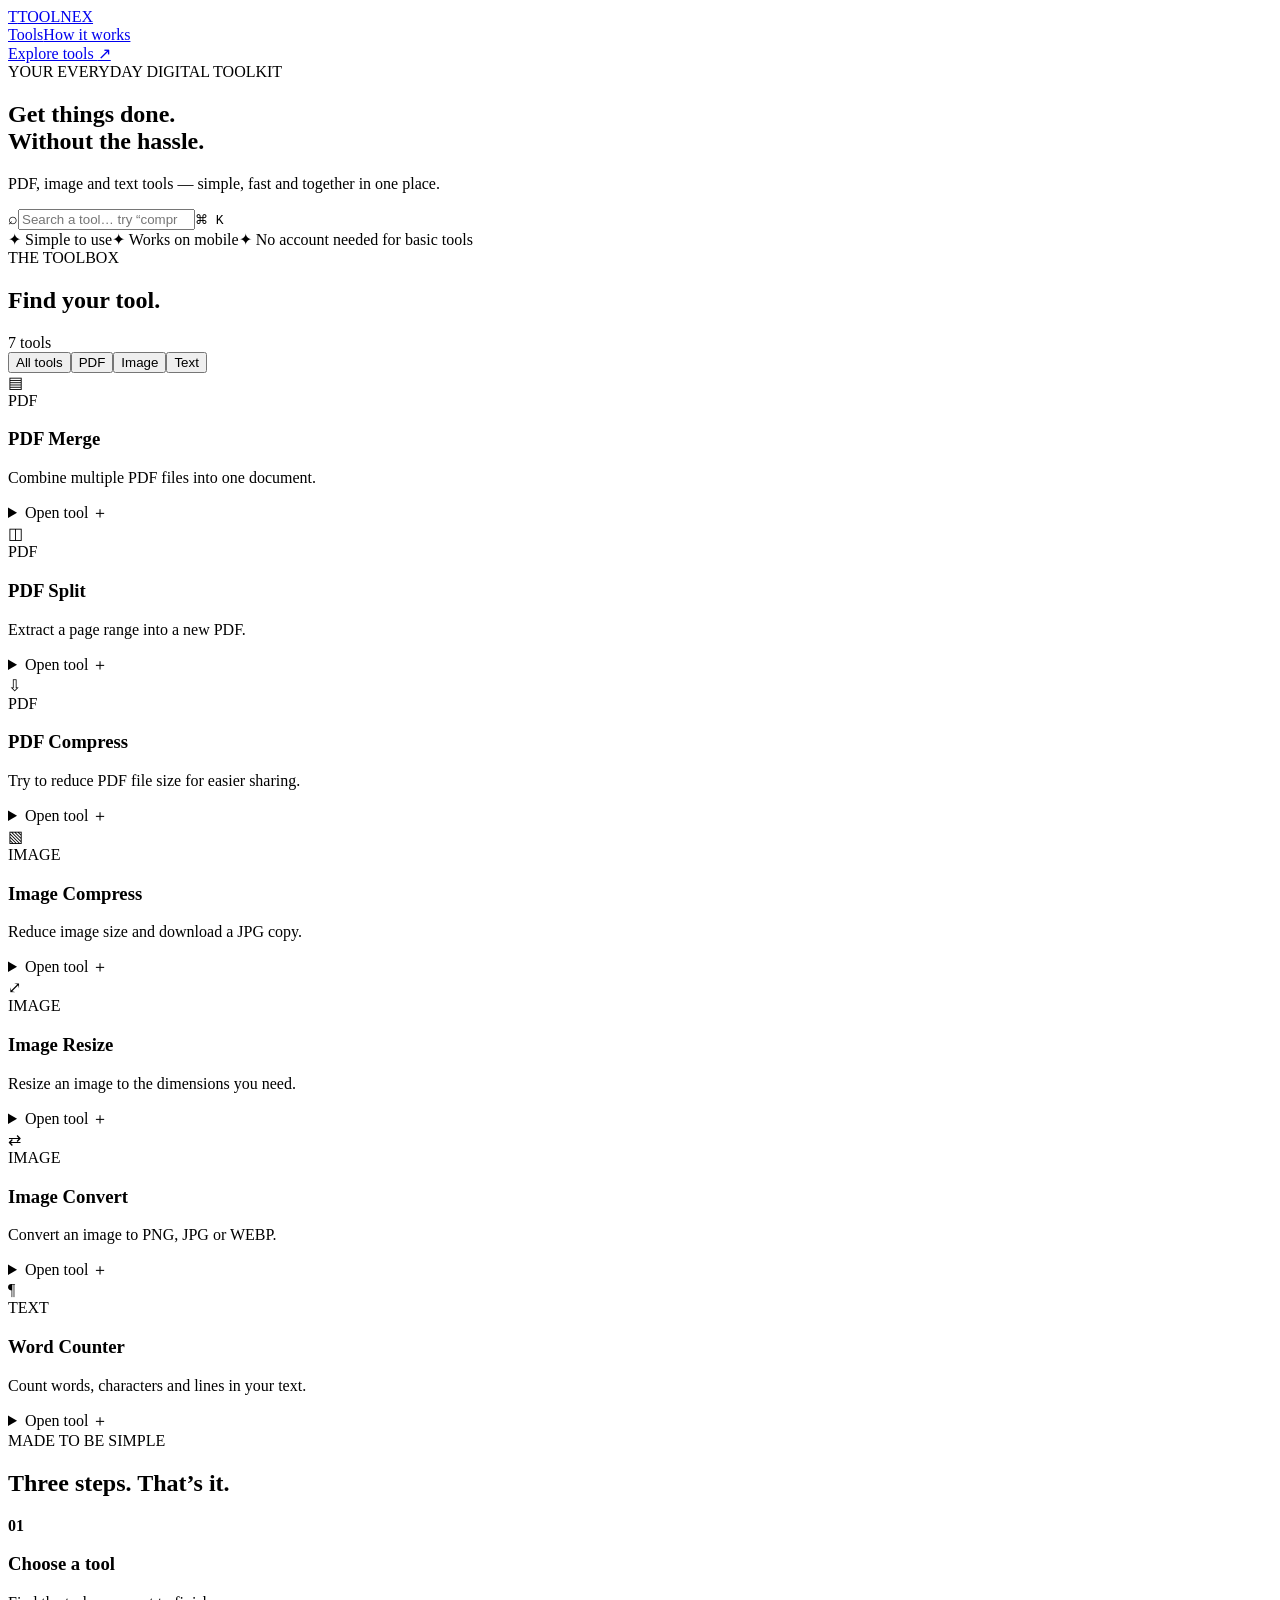
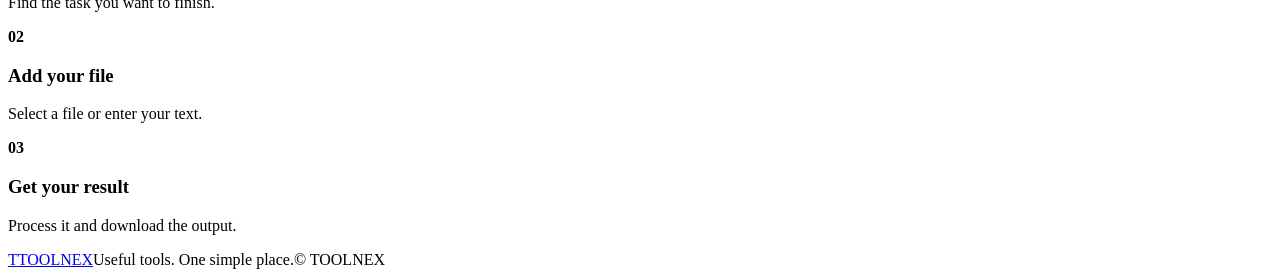
==== frontend/index.html @ 27d97af0 "Add TOOLNEX frontend/index.html" ====
<!doctype html>
<html lang="en">
<head>
  <meta charset="utf-8">
  <meta name="viewport" content="width=device-width, initial-scale=1">
  <meta name="theme-color" content="#09090f">
  <meta name="description" content="TOOLNEX — useful PDF, image and text tools in one place.">
  <title>TOOLNEX — One Platform. Hundreds of Tools.</title>
  <link rel="preconnect" href="https://fonts.googleapis.com">
  <link rel="preconnect" href="https://fonts.gstatic.com" crossorigin>
  <link href="https://fonts.googleapis.com/css2?family=DM+Sans:wght@400;500;600;700;800&family=Space+Grotesk:wght@500;600;700&display=swap" rel="stylesheet">
  <link rel="stylesheet" href="./style.css">
</head>
<body>
  <div class="ambient ambient-one"></div><div class="ambient ambient-two"></div>
  <header class="topbar">
    <a class="brand" href="#"><span class="brand-mark">T</span><span>TOOL<span class="brand-accent">NEX</span></span></a>
    <nav><a href="#tools">Tools</a><a href="#how">How it works</a></nav>
    <a class="top-cta" href="#tools">Explore tools <span>↗</span></a>
  </header>

  <main>
    <section class="hero">
      <div class="eyebrow"><span class="pulse"></span> YOUR EVERYDAY DIGITAL TOOLKIT</div>
      <h1>Get things done.<br><span class="gradient-text">Without the hassle.</span></h1>
      <p class="hero-copy">PDF, image and text tools — simple, fast and together in one place.</p>
      <label class="search-wrap"><span>⌕</span><input id="toolSearch" type="search" placeholder="Search a tool… try “compress PDF”"><kbd>⌘ K</kbd></label>
      <div class="hero-meta"><span>✦ Simple to use</span><span>✦ Works on mobile</span><span>✦ No account needed for basic tools</span></div>
      <div class="orb-wrap" aria-hidden="true"><div class="orb"><div class="orb-core"></div></div></div>
    </section>

    <section class="tools-section" id="tools">
      <div class="section-heading"><div><div class="eyebrow">THE TOOLBOX</div><h2>Find your <span class="gradient-text">tool.</span></h2></div><span class="tool-count" id="toolCount">7 tools</span></div>
      <div class="category-row"><button class="filter active" data-filter="all">All tools</button><button class="filter" data-filter="PDF">PDF</button><button class="filter" data-filter="Image">Image</button><button class="filter" data-filter="Text">Text</button></div>

      <div class="tool-grid" id="toolGrid">
        <article class="tool-card" data-category="PDF" data-search="pdf merge combine join">
          <div class="tool-icon purple">▤</div><div class="tool-tag">PDF</div><h3>PDF Merge</h3><p>Combine multiple PDF files into one document.</p>
          <details class="tool-panel"><summary>Open tool <span>＋</span></summary><form data-endpoint="/api/pdf/merge" data-file="files" data-multiple="true"><label class="file-label">Choose 2–10 PDF files<input type="file" name="files" accept="application/pdf,.pdf" multiple required></label><button class="action-btn">Merge PDFs <span>→</span></button></form></details>
        </article>

        <article class="tool-card" data-category="PDF" data-search="pdf split extract pages">
          <div class="tool-icon purple">◫</div><div class="tool-tag">PDF</div><h3>PDF Split</h3><p>Extract a page range into a new PDF.</p>
          <details class="tool-panel"><summary>Open tool <span>＋</span></summary><form data-endpoint="/api/pdf/split"><label class="file-label">Choose PDF<input type="file" name="file" accept="application/pdf,.pdf" required></label><div class="two-fields"><label>From page<input type="number" name="start_page" value="1" min="1" required></label><label>To page<input type="number" name="end_page" value="1" min="1" required></label></div><button class="action-btn">Split PDF <span>→</span></button></form></details>
        </article>

        <article class="tool-card" data-category="PDF" data-search="pdf compress reduce size">
          <div class="tool-icon purple">⇩</div><div class="tool-tag">PDF</div><h3>PDF Compress</h3><p>Try to reduce PDF file size for easier sharing.</p>
          <details class="tool-panel"><summary>Open tool <span>＋</span></summary><form data-endpoint="/api/pdf/compress"><label class="file-label">Choose PDF<input type="file" name="file" accept="application/pdf,.pdf" required></label><button class="action-btn">Compress PDF <span>→</span></button></form></details>
        </article>

        <article class="tool-card" data-category="Image" data-search="image compress photo jpg reduce size">
          <div class="tool-icon pink">▧</div><div class="tool-tag">IMAGE</div><h3>Image Compress</h3><p>Reduce image size and download a JPG copy.</p>
          <details class="tool-panel"><summary>Open tool <span>＋</span></summary><form data-endpoint="/api/image/compress"><label class="file-label">Choose image<input type="file" name="file" accept="image/*" required></label><label>Quality <input type="range" name="quality" min="20" max="95" value="75"></label><button class="action-btn">Compress image <span>→</span></button></form></details>
        </article>

        <article class="tool-card" data-category="Image" data-search="image resize dimensions photo">
          <div class="tool-icon pink">⤢</div><div class="tool-tag">IMAGE</div><h3>Image Resize</h3><p>Resize an image to the dimensions you need.</p>
          <details class="tool-panel"><summary>Open tool <span>＋</span></summary><form data-endpoint="/api/image/resize"><label class="file-label">Choose image<input type="file" name="file" accept="image/*" required></label><div class="two-fields"><label>Width<input type="number" name="width" value="800" min="1" max="6000" required></label><label>Height<input type="number" name="height" value="800" min="1" max="6000" required></label></div><button class="action-btn">Resize image <span>→</span></button></form></details>
        </article>

        <article class="tool-card" data-category="Image" data-search="image convert png jpg webp format">
          <div class="tool-icon pink">⇄</div><div class="tool-tag">IMAGE</div><h3>Image Convert</h3><p>Convert an image to PNG, JPG or WEBP.</p>
          <details class="tool-panel"><summary>Open tool <span>＋</span></summary><form data-endpoint="/api/image/convert"><label class="file-label">Choose image<input type="file" name="file" accept="image/*" required></label><label>Output format<select name="format"><option value="png">PNG</option><option value="jpg">JPG</option><option value="webp">WEBP</option></select></label><button class="action-btn">Convert image <span>→</span></button></form></details>
        </article>

        <article class="tool-card" data-category="Text" data-search="word counter character count text">
          <div class="tool-icon blue">¶</div><div class="tool-tag">TEXT</div><h3>Word Counter</h3><p>Count words, characters and lines in your text.</p>
          <details class="tool-panel"><summary>Open tool <span>＋</span></summary><form data-endpoint="/api/text/word-count" data-json="true"><label>Your text<textarea name="text" rows="4" maxlength="200000" placeholder="Paste or type your text…" required></textarea></label><button class="action-btn">Count words <span>→</span></button><div class="inline-result" aria-live="polite"></div></form></details>
        </article>
      </div>
      <p class="no-results" id="noResults" hidden>No matching tools. Try another search.</p>
    </section>

    <section class="how-section" id="how"><div class="eyebrow">MADE TO BE SIMPLE</div><h2>Three steps. <span class="gradient-text">That’s it.</span></h2><div class="steps"><div><b>01</b><h3>Choose a tool</h3><p>Find the task you want to finish.</p></div><div><b>02</b><h3>Add your file</h3><p>Select a file or enter your text.</p></div><div><b>03</b><h3>Get your result</h3><p>Process it and download the output.</p></div></div></section>
  </main>
  <footer><a class="brand" href="#"><span class="brand-mark">T</span><span>TOOL<span class="brand-accent">NEX</span></span></a><span>Useful tools. One simple place.</span><span>© <span id="year"></span> TOOLNEX</span></footer>
  <div class="toast" id="toast" role="status" aria-live="polite"></div>
  <script src="./script.js"></script>
</body>
</html>
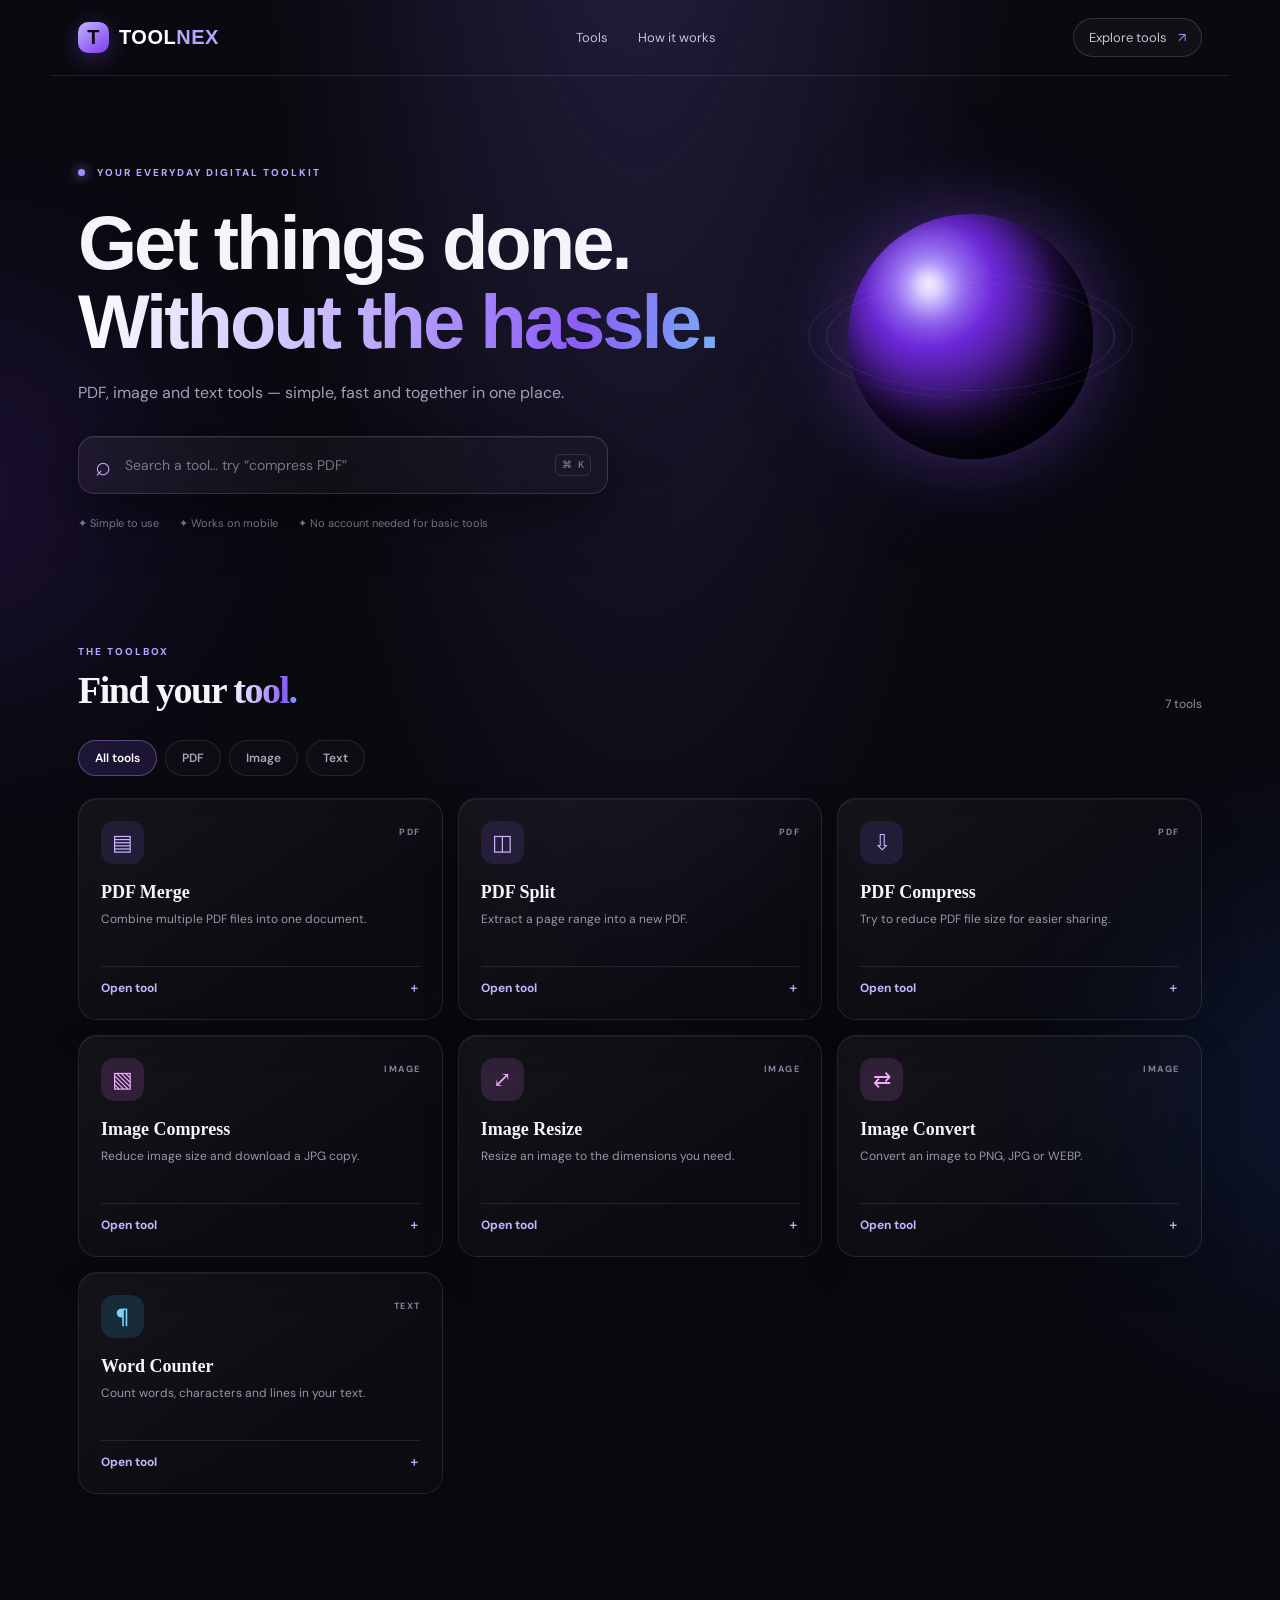
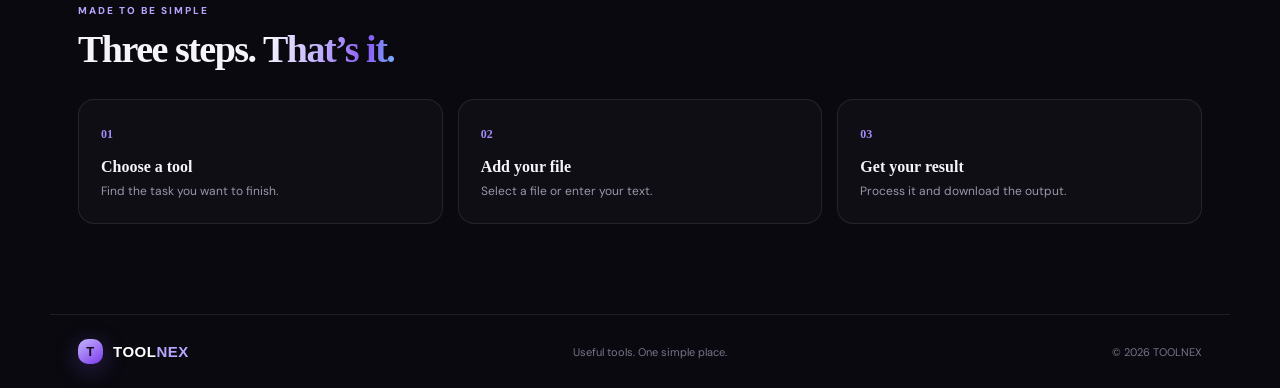
==== commit 13ff5b13: "Connect TOOLNEX frontend to Render API" ====
--- a/frontend/index.html
+++ b/frontend/index.html
@@ -18,7 +18,6 @@
     <nav><a href="#tools">Tools</a><a href="#how">How it works</a></nav>
     <a class="top-cta" href="#tools">Explore tools <span>↗</span></a>
   </header>
-
   <main>
     <section class="hero">
       <div class="eyebrow"><span class="pulse"></span> YOUR EVERYDAY DIGITAL TOOLKIT</div>
@@ -28,54 +27,25 @@
       <div class="hero-meta"><span>✦ Simple to use</span><span>✦ Works on mobile</span><span>✦ No account needed for basic tools</span></div>
       <div class="orb-wrap" aria-hidden="true"><div class="orb"><div class="orb-core"></div></div></div>
     </section>
-
     <section class="tools-section" id="tools">
       <div class="section-heading"><div><div class="eyebrow">THE TOOLBOX</div><h2>Find your <span class="gradient-text">tool.</span></h2></div><span class="tool-count" id="toolCount">7 tools</span></div>
       <div class="category-row"><button class="filter active" data-filter="all">All tools</button><button class="filter" data-filter="PDF">PDF</button><button class="filter" data-filter="Image">Image</button><button class="filter" data-filter="Text">Text</button></div>
-
       <div class="tool-grid" id="toolGrid">
-        <article class="tool-card" data-category="PDF" data-search="pdf merge combine join">
-          <div class="tool-icon purple">▤</div><div class="tool-tag">PDF</div><h3>PDF Merge</h3><p>Combine multiple PDF files into one document.</p>
-          <details class="tool-panel"><summary>Open tool <span>＋</span></summary><form data-endpoint="/api/pdf/merge" data-file="files" data-multiple="true"><label class="file-label">Choose 2–10 PDF files<input type="file" name="files" accept="application/pdf,.pdf" multiple required></label><button class="action-btn">Merge PDFs <span>→</span></button></form></details>
-        </article>
-
-        <article class="tool-card" data-category="PDF" data-search="pdf split extract pages">
-          <div class="tool-icon purple">◫</div><div class="tool-tag">PDF</div><h3>PDF Split</h3><p>Extract a page range into a new PDF.</p>
-          <details class="tool-panel"><summary>Open tool <span>＋</span></summary><form data-endpoint="/api/pdf/split"><label class="file-label">Choose PDF<input type="file" name="file" accept="application/pdf,.pdf" required></label><div class="two-fields"><label>From page<input type="number" name="start_page" value="1" min="1" required></label><label>To page<input type="number" name="end_page" value="1" min="1" required></label></div><button class="action-btn">Split PDF <span>→</span></button></form></details>
-        </article>
-
-        <article class="tool-card" data-category="PDF" data-search="pdf compress reduce size">
-          <div class="tool-icon purple">⇩</div><div class="tool-tag">PDF</div><h3>PDF Compress</h3><p>Try to reduce PDF file size for easier sharing.</p>
-          <details class="tool-panel"><summary>Open tool <span>＋</span></summary><form data-endpoint="/api/pdf/compress"><label class="file-label">Choose PDF<input type="file" name="file" accept="application/pdf,.pdf" required></label><button class="action-btn">Compress PDF <span>→</span></button></form></details>
-        </article>
-
-        <article class="tool-card" data-category="Image" data-search="image compress photo jpg reduce size">
-          <div class="tool-icon pink">▧</div><div class="tool-tag">IMAGE</div><h3>Image Compress</h3><p>Reduce image size and download a JPG copy.</p>
-          <details class="tool-panel"><summary>Open tool <span>＋</span></summary><form data-endpoint="/api/image/compress"><label class="file-label">Choose image<input type="file" name="file" accept="image/*" required></label><label>Quality <input type="range" name="quality" min="20" max="95" value="75"></label><button class="action-btn">Compress image <span>→</span></button></form></details>
-        </article>
-
-        <article class="tool-card" data-category="Image" data-search="image resize dimensions photo">
-          <div class="tool-icon pink">⤢</div><div class="tool-tag">IMAGE</div><h3>Image Resize</h3><p>Resize an image to the dimensions you need.</p>
-          <details class="tool-panel"><summary>Open tool <span>＋</span></summary><form data-endpoint="/api/image/resize"><label class="file-label">Choose image<input type="file" name="file" accept="image/*" required></label><div class="two-fields"><label>Width<input type="number" name="width" value="800" min="1" max="6000" required></label><label>Height<input type="number" name="height" value="800" min="1" max="6000" required></label></div><button class="action-btn">Resize image <span>→</span></button></form></details>
-        </article>
-
-        <article class="tool-card" data-category="Image" data-search="image convert png jpg webp format">
-          <div class="tool-icon pink">⇄</div><div class="tool-tag">IMAGE</div><h3>Image Convert</h3><p>Convert an image to PNG, JPG or WEBP.</p>
-          <details class="tool-panel"><summary>Open tool <span>＋</span></summary><form data-endpoint="/api/image/convert"><label class="file-label">Choose image<input type="file" name="file" accept="image/*" required></label><label>Output format<select name="format"><option value="png">PNG</option><option value="jpg">JPG</option><option value="webp">WEBP</option></select></label><button class="action-btn">Convert image <span>→</span></button></form></details>
-        </article>
-
-        <article class="tool-card" data-category="Text" data-search="word counter character count text">
-          <div class="tool-icon blue">¶</div><div class="tool-tag">TEXT</div><h3>Word Counter</h3><p>Count words, characters and lines in your text.</p>
-          <details class="tool-panel"><summary>Open tool <span>＋</span></summary><form data-endpoint="/api/text/word-count" data-json="true"><label>Your text<textarea name="text" rows="4" maxlength="200000" placeholder="Paste or type your text…" required></textarea></label><button class="action-btn">Count words <span>→</span></button><div class="inline-result" aria-live="polite"></div></form></details>
-        </article>
+        <article class="tool-card" data-category="PDF" data-search="pdf merge combine join"><div class="tool-icon purple">▤</div><div class="tool-tag">PDF</div><h3>PDF Merge</h3><p>Combine multiple PDF files into one document.</p><details class="tool-panel"><summary>Open tool <span>＋</span></summary><form data-endpoint="/api/pdf/merge"><label class="file-label">Choose 2–10 PDF files<input type="file" name="files" accept="application/pdf,.pdf" multiple required></label><button class="action-btn">Merge PDFs <span>→</span></button></form></details></article>
+        <article class="tool-card" data-category="PDF" data-search="pdf split extract pages"><div class="tool-icon purple">◫</div><div class="tool-tag">PDF</div><h3>PDF Split</h3><p>Extract a page range into a new PDF.</p><details class="tool-panel"><summary>Open tool <span>＋</span></summary><form data-endpoint="/api/pdf/split"><label class="file-label">Choose PDF<input type="file" name="file" accept="application/pdf,.pdf" required></label><div class="two-fields"><label>From page<input type="number" name="start_page" value="1" min="1" required></label><label>To page<input type="number" name="end_page" value="1" min="1" required></label></div><button class="action-btn">Split PDF <span>→</span></button></form></details></article>
+        <article class="tool-card" data-category="PDF" data-search="pdf compress reduce size"><div class="tool-icon purple">⇩</div><div class="tool-tag">PDF</div><h3>PDF Compress</h3><p>Try to reduce PDF file size for easier sharing.</p><details class="tool-panel"><summary>Open tool <span>＋</span></summary><form data-endpoint="/api/pdf/compress"><label class="file-label">Choose PDF<input type="file" name="file" accept="application/pdf,.pdf" required></label><button class="action-btn">Compress PDF <span>→</span></button></form></details></article>
+        <article class="tool-card" data-category="Image" data-search="image compress photo jpg reduce size"><div class="tool-icon pink">▧</div><div class="tool-tag">IMAGE</div><h3>Image Compress</h3><p>Reduce image size and download a JPG copy.</p><details class="tool-panel"><summary>Open tool <span>＋</span></summary><form data-endpoint="/api/image/compress"><label class="file-label">Choose image<input type="file" name="file" accept="image/*" required></label><label>Quality <input type="range" name="quality" min="20" max="95" value="75"></label><button class="action-btn">Compress image <span>→</span></button></form></details></article>
+        <article class="tool-card" data-category="Image" data-search="image resize dimensions photo"><div class="tool-icon pink">⤢</div><div class="tool-tag">IMAGE</div><h3>Image Resize</h3><p>Resize an image to the dimensions you need.</p><details class="tool-panel"><summary>Open tool <span>＋</span></summary><form data-endpoint="/api/image/resize"><label class="file-label">Choose image<input type="file" name="file" accept="image/*" required></label><div class="two-fields"><label>Width<input type="number" name="width" value="800" min="1" max="6000" required></label><label>Height<input type="number" name="height" value="800" min="1" max="6000" required></label></div><button class="action-btn">Resize image <span>→</span></button></form></details></article>
+        <article class="tool-card" data-category="Image" data-search="image convert png jpg webp format"><div class="tool-icon pink">⇄</div><div class="tool-tag">IMAGE</div><h3>Image Convert</h3><p>Convert an image to PNG, JPG or WEBP.</p><details class="tool-panel"><summary>Open tool <span>＋</span></summary><form data-endpoint="/api/image/convert"><label class="file-label">Choose image<input type="file" name="file" accept="image/*" required></label><label>Output format<select name="format"><option value="png">PNG</option><option value="jpg">JPG</option><option value="webp">WEBP</option></select></label><button class="action-btn">Convert image <span>→</span></button></form></details></article>
+        <article class="tool-card" data-category="Text" data-search="word counter character count text"><div class="tool-icon blue">¶</div><div class="tool-tag">TEXT</div><h3>Word Counter</h3><p>Count words, characters and lines in your text.</p><details class="tool-panel"><summary>Open tool <span>＋</span></summary><form data-endpoint="/api/text/word-count" data-json="true"><label>Your text<textarea name="text" rows="4" maxlength="200000" placeholder="Paste or type your text…" required></textarea></label><button class="action-btn">Count words <span>→</span></button><div class="inline-result" aria-live="polite"></div></form></details></article>
       </div>
       <p class="no-results" id="noResults" hidden>No matching tools. Try another search.</p>
     </section>
-
     <section class="how-section" id="how"><div class="eyebrow">MADE TO BE SIMPLE</div><h2>Three steps. <span class="gradient-text">That’s it.</span></h2><div class="steps"><div><b>01</b><h3>Choose a tool</h3><p>Find the task you want to finish.</p></div><div><b>02</b><h3>Add your file</h3><p>Select a file or enter your text.</p></div><div><b>03</b><h3>Get your result</h3><p>Process it and download the output.</p></div></div></section>
   </main>
   <footer><a class="brand" href="#"><span class="brand-mark">T</span><span>TOOL<span class="brand-accent">NEX</span></span></a><span>Useful tools. One simple place.</span><span>© <span id="year"></span> TOOLNEX</span></footer>
   <div class="toast" id="toast" role="status" aria-live="polite"></div>
+  <script>window.TOOLNEX_API_BASE = "https://myapp-f2xz.onrender.com";</script>
   <script src="./script.js"></script>
 </body>
-</html>
+</html>
--- a/frontend/style.css
+++ b/frontend/style.css
@@ -0,0 +1 @@
+:root{color-scheme:dark;--bg:#09090f;--panel:#11111b;--line:rgba(255,255,255,.09);--muted:#a2a2b4;--text:#f5f4fb;--purple:#a78bfa;--pink:#f0abfc;--blue:#7dd3fc}*{box-sizing:border-box}html{scroll-behavior:smooth}body{margin:0;background:radial-gradient(ellipse at 50% -20%,#272044 0,transparent 43%),var(--bg);color:var(--text);font-family:"DM Sans",sans-serif;overflow-x:hidden}.ambient{position:absolute;width:380px;height:380px;border-radius:50%;filter:blur(110px);opacity:.16;pointer-events:none}.ambient-one{top:300px;left:-230px;background:#7c3aed}.ambient-two{top:900px;right:-250px;background:#2563eb}.topbar{height:76px;max-width:1180px;margin:auto;padding:0 28px;display:flex;align-items:center;justify-content:space-between;border-bottom:1px solid var(--line);position:relative;z-index:2}.brand{display:flex;align-items:center;gap:10px;color:white;text-decoration:none;font:700 20px "Space Grotesk",sans-serif;letter-spacing:.5px}.brand-mark{width:31px;height:31px;display:grid;place-items:center;border-radius:10px;background:linear-gradient(145deg,#c4b5fd,#7c3aed);color:#100b20;box-shadow:0 5px 24px #8b5cf655}.brand-accent{color:#b9a5ff}.topbar nav{display:flex;gap:30px}.topbar nav a,.top-cta{font-size:13px;color:#c6c3d4;text-decoration:none}.topbar nav a:hover{color:white}.top-cta{border:1px solid #ffffff24;border-radius:30px;padding:10px 15px;background:#ffffff08}.top-cta span{color:var(--purple);margin-left:8px}.hero{max-width:1180px;margin:auto;min-height:500px;padding:90px 28px 80px;position:relative;overflow:hidden}.eyebrow{font-size:10px;letter-spacing:2px;font-weight:800;color:#b9a5ff}.pulse{display:inline-block;width:7px;height:7px;border-radius:50%;background:#a78bfa;box-shadow:0 0 12px #a78bfa;margin-right:8px}.hero h1{font:700 clamp(42px,7vw,76px)/1.04 "Space Grotesk",sans-serif;letter-spacing:-3px;margin:24px 0 18px;max-width:700px}.gradient-text{background:linear-gradient(100deg,#fff 0%,#c4b5fd 42%,#8b5cf6 78%,#67e8f9 115%);-webkit-background-clip:text;background-clip:text;color:transparent}.hero-copy{font-size:16px;color:var(--muted);max-width:520px;line-height:1.7}.search-wrap{display:flex;align-items:center;gap:12px;max-width:530px;margin-top:30px;padding:0 16px;height:58px;border:1px solid #ffffff20;border-radius:16px;background:linear-gradient(120deg,#ffffff0d,#ffffff04);box-shadow:0 16px 55px #0008,inset 0 1px #ffffff12;backdrop-filter:blur(18px)}.search-wrap>span{font-size:27px;color:#b9a5ff}.search-wrap input{flex:1;min-width:0;background:none;border:0;outline:0;color:white;font:14px "DM Sans"}.search-wrap input::placeholder{color:#77768a}.search-wrap kbd{font-size:10px;color:#8f8da2;border:1px solid #ffffff20;border-radius:6px;padding:4px 6px}.hero-meta{display:flex;flex-wrap:wrap;gap:20px;margin-top:22px;color:#89879c;font-size:11px}.orb-wrap{position:absolute;width:330px;height:330px;right:8%;top:95px;display:grid;place-items:center;pointer-events:none}.orb{width:245px;height:245px;border-radius:50%;background:radial-gradient(circle at 33% 28%,#e9d5ff 0,#a78bfa 8%,#6d28d9 27%,#241044 57%,#08070f 75%);box-shadow:inset -20px -25px 50px #03020a,0 0 70px #8b5cf655,0 0 140px #7c3aed22;position:relative;animation:float 7s ease-in-out infinite}.orb:before,.orb:after{content:"";position:absolute;inset:-22px;border:1px solid #bda7ff30;border-radius:50%;transform:rotateX(68deg) rotateZ(-22deg)}.orb:after{inset:-40px;transform:rotateX(68deg) rotateZ(40deg);border-color:#67e8f922}.orb-core{position:absolute;width:35px;height:35px;border-radius:50%;background:#fff;filter:blur(12px);top:24%;left:26%;opacity:.8}@keyframes float{50%{transform:translateY(-16px) rotate(7deg)}}.tools-section,.how-section{max-width:1180px;margin:auto;padding:35px 28px 90px;position:relative}.section-heading{display:flex;align-items:end;justify-content:space-between}.section-heading h2,.how-section h2{font:700 38px "Space Grotesk";letter-spacing:-1.5px;margin:10px 0 0}.tool-count{font-size:12px;color:#9290a4}.category-row{display:flex;gap:8px;margin:28px 0 22px;flex-wrap:wrap}.filter{border:1px solid var(--line);background:#ffffff05;color:#aaa8bb;padding:9px 16px;border-radius:30px;font:600 12px "DM Sans";cursor:pointer}.filter.active,.filter:hover{color:white;background:#8b5cf626;border-color:#a78bfa66}.tool-grid{display:grid;grid-template-columns:repeat(3,minmax(0,1fr));gap:15px}.tool-card{position:relative;padding:22px;border:1px solid var(--line);border-radius:19px;background:linear-gradient(145deg,#ffffff0c,#ffffff03 70%);box-shadow:0 15px 40px #0002,inset 0 1px #ffffff0a;backdrop-filter:blur(12px);transition:.25s;min-width:0}.tool-card:hover{transform:translateY(-4px);border-color:#a78bfa55;box-shadow:0 18px 50px #0005,0 0 30px #8b5cf611}.tool-icon{width:43px;height:43px;border-radius:13px;display:grid;place-items:center;font-size:22px;margin-bottom:18px}.tool-icon.purple{background:#8b5cf624;color:#c4b5fd}.tool-icon.pink{background:#e879f924;color:#f0abfc}.tool-icon.blue{background:#38bdf824;color:#7dd3fc}.tool-tag{position:absolute;right:21px;top:27px;font-size:9px;letter-spacing:1.5px;color:#858398;font-weight:800}.tool-card h3{font:600 18px "Space Grotesk";margin:0 0 7px}.tool-card>p{font-size:12px;color:#9997aa;line-height:1.6;min-height:38px;margin:0 0 18px}.tool-panel{border-top:1px solid var(--line);padding-top:13px}.tool-panel summary{list-style:none;display:flex;justify-content:space-between;cursor:pointer;font-size:12px;color:#c4b5fd;font-weight:700}.tool-panel summary::-webkit-details-marker{display:none}.tool-panel form{display:grid;gap:12px;padding-top:15px}.tool-panel label{display:grid;gap:7px;font-size:11px;color:#aaa8bb}.file-label{padding:12px;border:1px dashed #a78bfa66;border-radius:10px;background:#8b5cf60b}.tool-panel input:not([type=file]),.tool-panel select,.tool-panel textarea{width:100%;border:1px solid #ffffff1b;border-radius:9px;background:#0b0a12;color:white;padding:10px;font:12px "DM Sans";min-width:0}.tool-panel input[type=file]{font-size:10px;color:#bcb9cc;max-width:100%}.tool-panel input[type=range]{accent-color:#a78bfa;padding:0}.tool-panel textarea{resize:vertical}.two-fields{display:grid;grid-template-columns:1fr 1fr;gap:9px}.action-btn{border:0;border-radius:10px;padding:12px 14px;background:linear-gradient(100deg,#8b5cf6,#6d4bd1);color:white;font:700 12px "DM Sans";cursor:pointer;box-shadow:0 7px 22px #7c3aed33}.action-btn:disabled{opacity:.55;cursor:wait}.action-btn span{float:right}.inline-result{font-size:12px;color:#c4b5fd;line-height:1.7}.how-section{padding-top:20px}.steps{display:grid;grid-template-columns:repeat(3,1fr);gap:15px;margin-top:28px}.steps>div{padding:22px;border:1px solid var(--line);border-radius:16px;background:#ffffff06}.steps b{font:700 12px "Space Grotesk";color:#a78bfa}.steps h3{font:600 16px "Space Grotesk";margin:15px 0 6px}.steps p{font-size:12px;color:#9997aa;margin:0;line-height:1.6}.no-results{color:var(--muted);font-size:13px;padding:30px 0}footer{max-width:1180px;margin:auto;border-top:1px solid var(--line);padding:24px 28px;display:flex;justify-content:space-between;align-items:center;gap:14px;color:#777589;font-size:11px}footer .brand{font-size:15px}footer .brand-mark{width:25px;height:25px;font-size:13px}.toast{position:fixed;bottom:22px;left:50%;transform:translate(-50%,20px);opacity:0;pointer-events:none;background:#211b31;border:1px solid #a78bfa55;border-radius:12px;padding:12px 18px;font-size:12px;color:white;z-index:10;transition:.25s;max-width:90vw}.toast.show{opacity:1;transform:translate(-50%,0)}@media(max-width:850px){.orb-wrap{right:-90px;opacity:.45}.hero{padding-top:75px}.tool-grid{grid-template-columns:repeat(2,minmax(0,1fr))}}@media(max-width:560px){.topbar{height:64px;padding:0 17px}.topbar nav{display:none}.top-cta{font-size:11px;padding:9px 12px}.hero{padding:68px 18px 58px;min-height:450px}.hero h1{letter-spacing:-2px}.hero-copy{font-size:14px;max-width:340px}.orb-wrap{width:190px;height:190px;right:-68px;top:180px;opacity:.28}.orb{width:150px;height:150px}.hero-meta{gap:10px;font-size:10px}.tools-section,.how-section{padding:30px 17px 65px}.section-heading h2,.how-section h2{font-size:31px}.tool-grid{grid-template-columns:1fr;gap:11px}.tool-card{padding:19px}.tool-card>p{min-height:0}.steps{grid-template-columns:1fr}.steps>div{padding:18px}footer{padding:20px 17px;flex-wrap:wrap}footer>span:nth-child(2){display:none}}
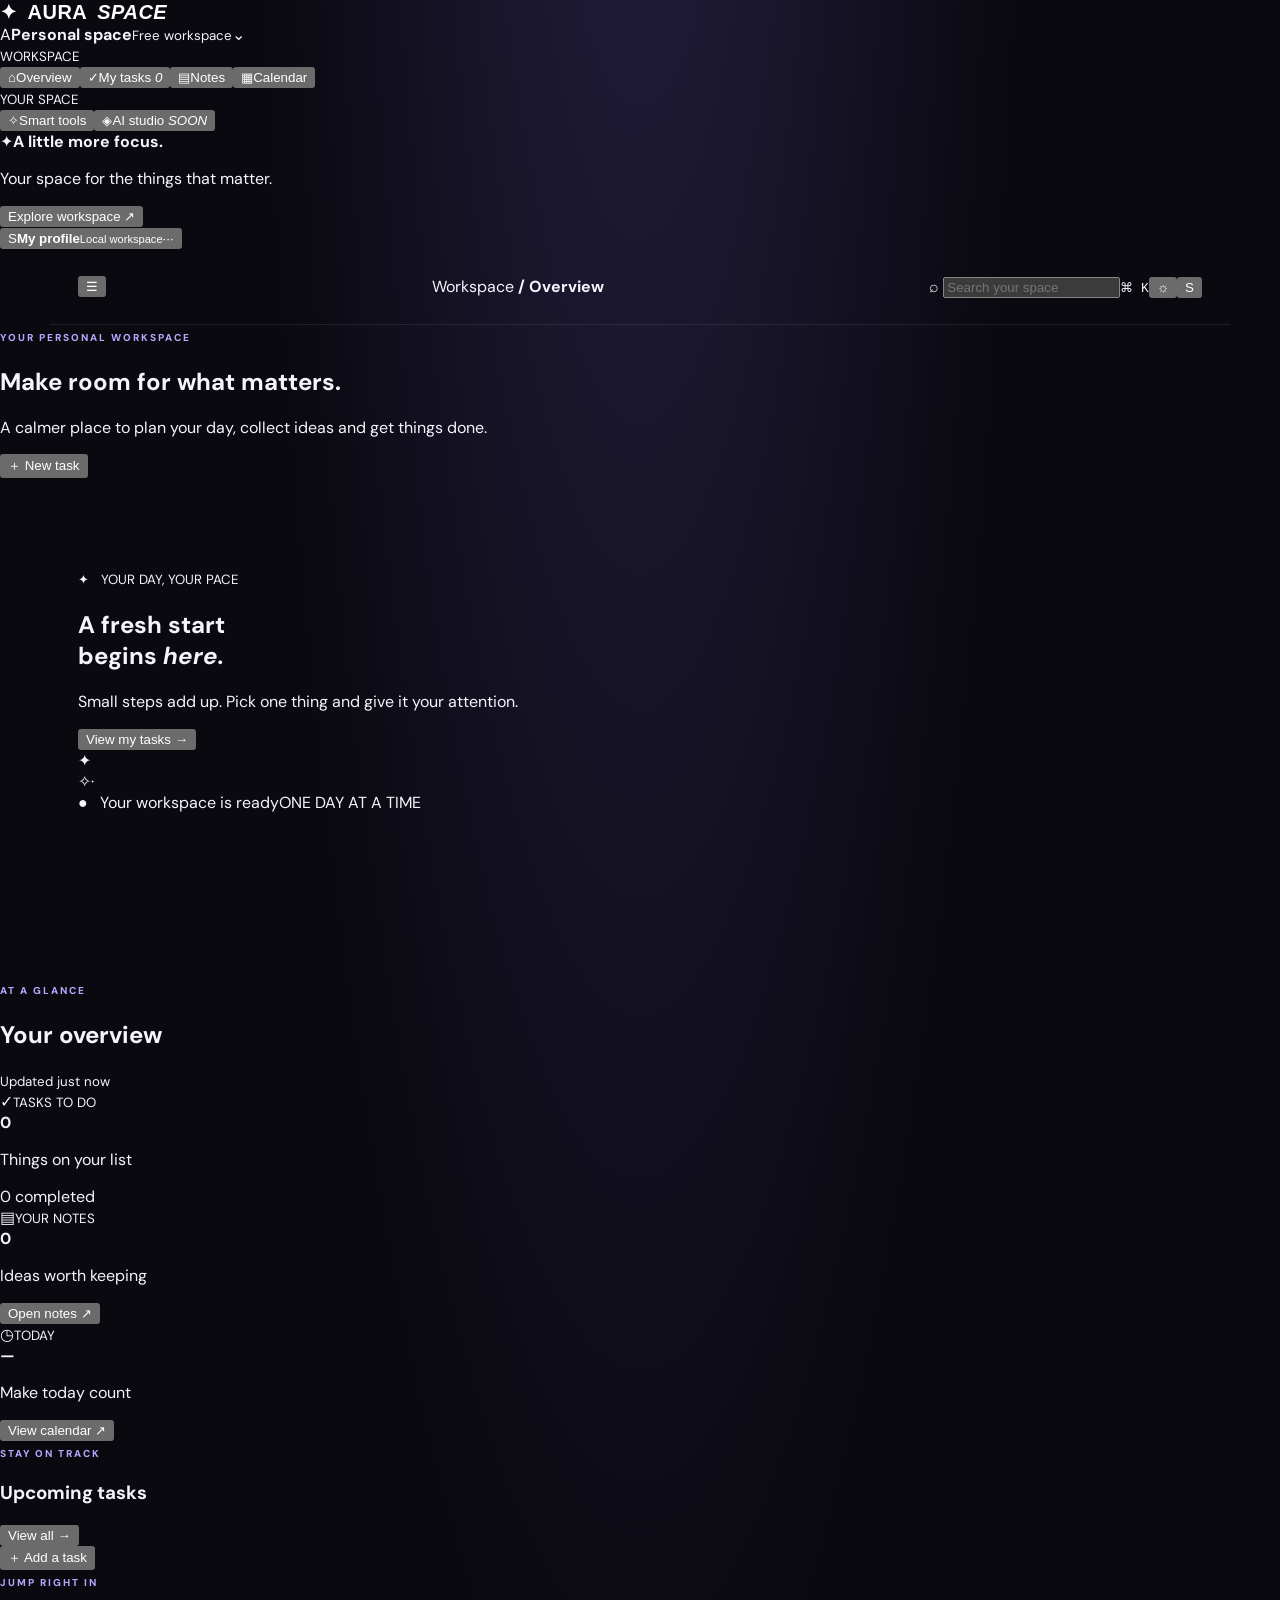
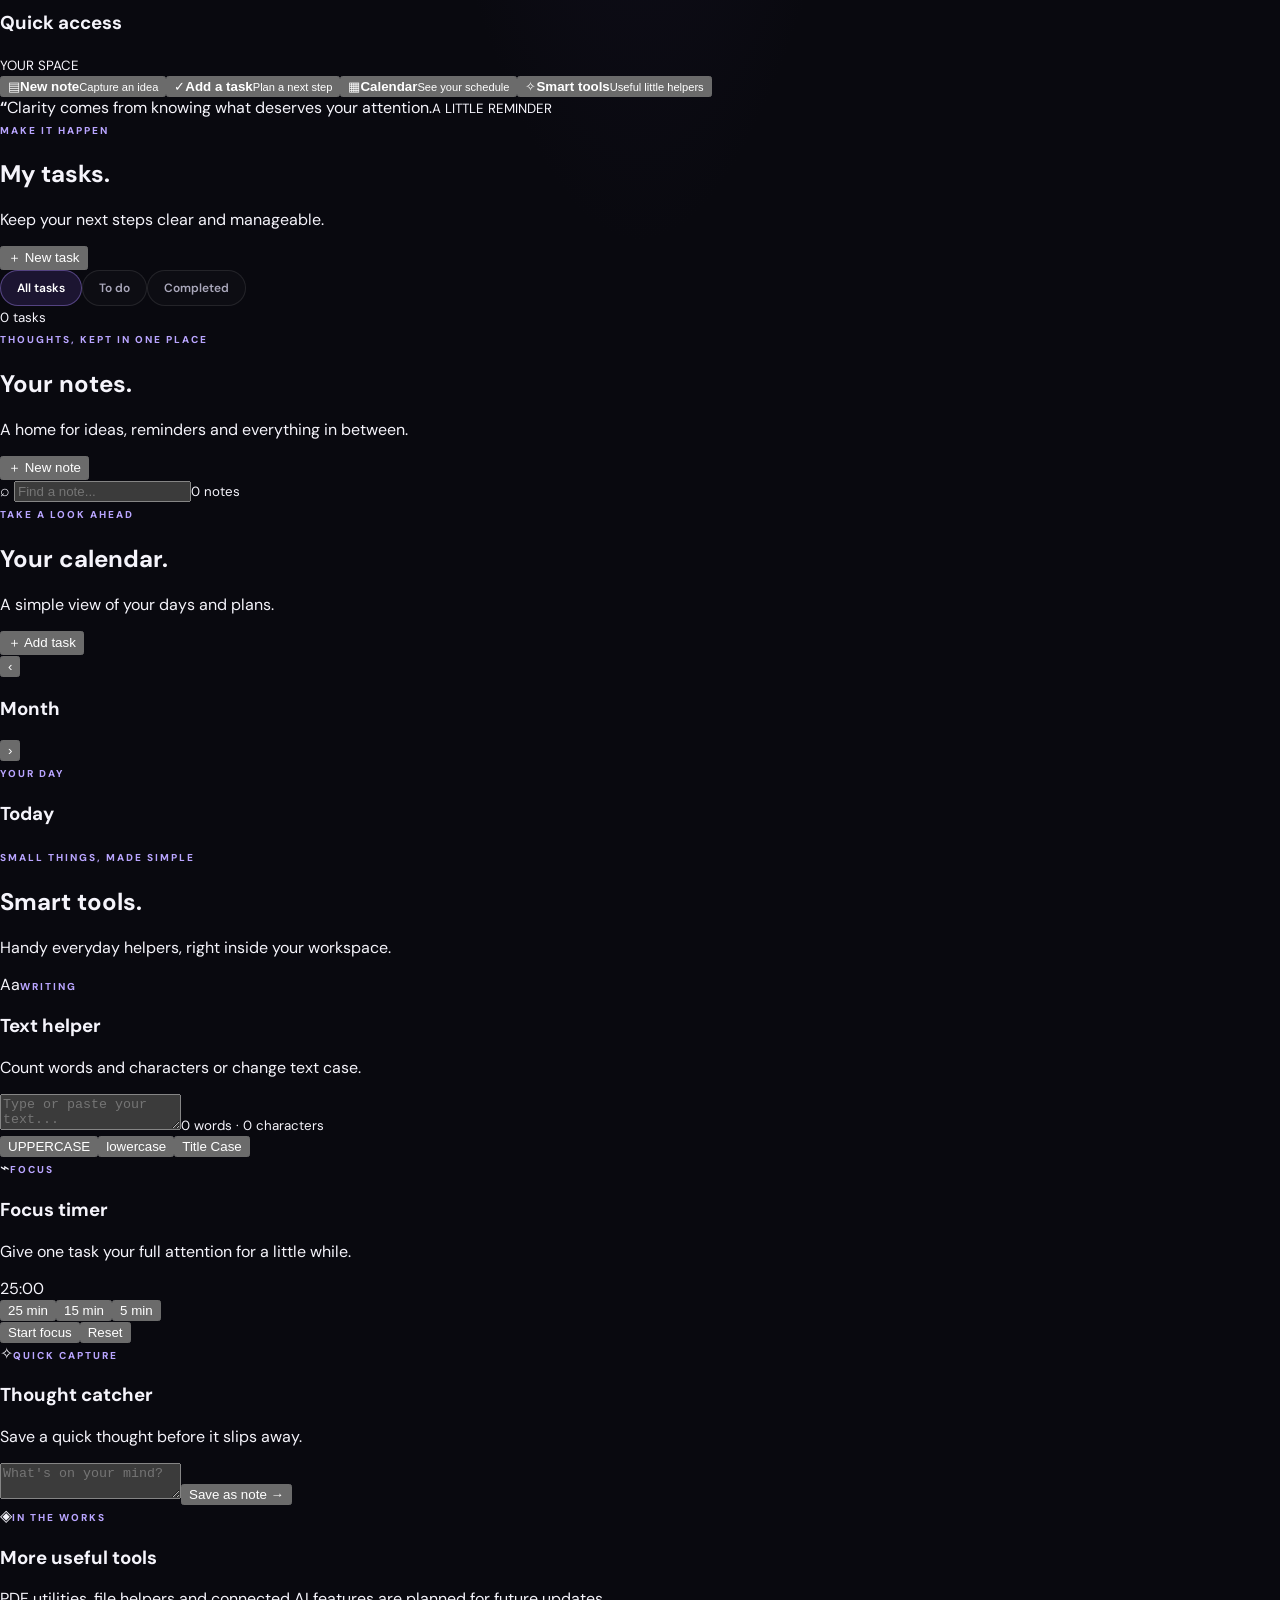
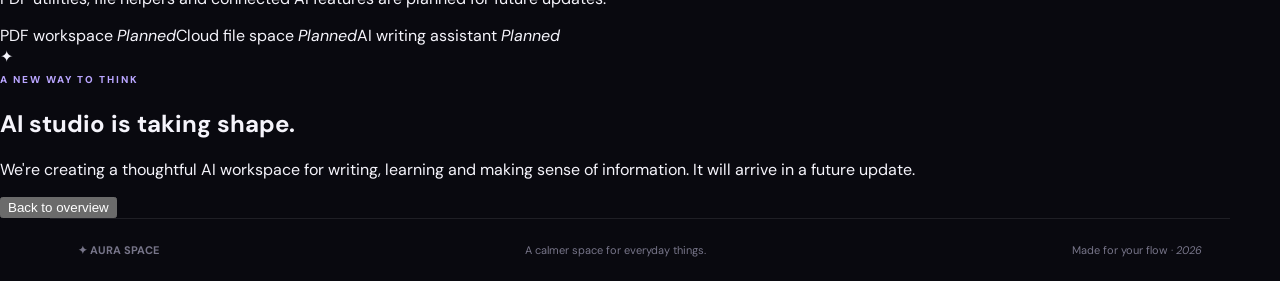
==== commit ce15fcff: "Replace TOOLNEX UI with AURA SPACE workspace" ====
--- a/frontend/index.html
+++ b/frontend/index.html
@@ -1,51 +1,9 @@
-<!doctype html>
-<html lang="en">
-<head>
-  <meta charset="utf-8">
-  <meta name="viewport" content="width=device-width, initial-scale=1">
-  <meta name="theme-color" content="#09090f">
-  <meta name="description" content="TOOLNEX — useful PDF, image and text tools in one place.">
-  <title>TOOLNEX — One Platform. Hundreds of Tools.</title>
-  <link rel="preconnect" href="https://fonts.googleapis.com">
-  <link rel="preconnect" href="https://fonts.gstatic.com" crossorigin>
-  <link href="https://fonts.googleapis.com/css2?family=DM+Sans:wght@400;500;600;700;800&family=Space+Grotesk:wght@500;600;700&display=swap" rel="stylesheet">
-  <link rel="stylesheet" href="./style.css">
-</head>
-<body>
-  <div class="ambient ambient-one"></div><div class="ambient ambient-two"></div>
-  <header class="topbar">
-    <a class="brand" href="#"><span class="brand-mark">T</span><span>TOOL<span class="brand-accent">NEX</span></span></a>
-    <nav><a href="#tools">Tools</a><a href="#how">How it works</a></nav>
-    <a class="top-cta" href="#tools">Explore tools <span>↗</span></a>
-  </header>
-  <main>
-    <section class="hero">
-      <div class="eyebrow"><span class="pulse"></span> YOUR EVERYDAY DIGITAL TOOLKIT</div>
-      <h1>Get things done.<br><span class="gradient-text">Without the hassle.</span></h1>
-      <p class="hero-copy">PDF, image and text tools — simple, fast and together in one place.</p>
-      <label class="search-wrap"><span>⌕</span><input id="toolSearch" type="search" placeholder="Search a tool… try “compress PDF”"><kbd>⌘ K</kbd></label>
-      <div class="hero-meta"><span>✦ Simple to use</span><span>✦ Works on mobile</span><span>✦ No account needed for basic tools</span></div>
-      <div class="orb-wrap" aria-hidden="true"><div class="orb"><div class="orb-core"></div></div></div>
-    </section>
-    <section class="tools-section" id="tools">
-      <div class="section-heading"><div><div class="eyebrow">THE TOOLBOX</div><h2>Find your <span class="gradient-text">tool.</span></h2></div><span class="tool-count" id="toolCount">7 tools</span></div>
-      <div class="category-row"><button class="filter active" data-filter="all">All tools</button><button class="filter" data-filter="PDF">PDF</button><button class="filter" data-filter="Image">Image</button><button class="filter" data-filter="Text">Text</button></div>
-      <div class="tool-grid" id="toolGrid">
-        <article class="tool-card" data-category="PDF" data-search="pdf merge combine join"><div class="tool-icon purple">▤</div><div class="tool-tag">PDF</div><h3>PDF Merge</h3><p>Combine multiple PDF files into one document.</p><details class="tool-panel"><summary>Open tool <span>＋</span></summary><form data-endpoint="/api/pdf/merge"><label class="file-label">Choose 2–10 PDF files<input type="file" name="files" accept="application/pdf,.pdf" multiple required></label><button class="action-btn">Merge PDFs <span>→</span></button></form></details></article>
-        <article class="tool-card" data-category="PDF" data-search="pdf split extract pages"><div class="tool-icon purple">◫</div><div class="tool-tag">PDF</div><h3>PDF Split</h3><p>Extract a page range into a new PDF.</p><details class="tool-panel"><summary>Open tool <span>＋</span></summary><form data-endpoint="/api/pdf/split"><label class="file-label">Choose PDF<input type="file" name="file" accept="application/pdf,.pdf" required></label><div class="two-fields"><label>From page<input type="number" name="start_page" value="1" min="1" required></label><label>To page<input type="number" name="end_page" value="1" min="1" required></label></div><button class="action-btn">Split PDF <span>→</span></button></form></details></article>
-        <article class="tool-card" data-category="PDF" data-search="pdf compress reduce size"><div class="tool-icon purple">⇩</div><div class="tool-tag">PDF</div><h3>PDF Compress</h3><p>Try to reduce PDF file size for easier sharing.</p><details class="tool-panel"><summary>Open tool <span>＋</span></summary><form data-endpoint="/api/pdf/compress"><label class="file-label">Choose PDF<input type="file" name="file" accept="application/pdf,.pdf" required></label><button class="action-btn">Compress PDF <span>→</span></button></form></details></article>
-        <article class="tool-card" data-category="Image" data-search="image compress photo jpg reduce size"><div class="tool-icon pink">▧</div><div class="tool-tag">IMAGE</div><h3>Image Compress</h3><p>Reduce image size and download a JPG copy.</p><details class="tool-panel"><summary>Open tool <span>＋</span></summary><form data-endpoint="/api/image/compress"><label class="file-label">Choose image<input type="file" name="file" accept="image/*" required></label><label>Quality <input type="range" name="quality" min="20" max="95" value="75"></label><button class="action-btn">Compress image <span>→</span></button></form></details></article>
-        <article class="tool-card" data-category="Image" data-search="image resize dimensions photo"><div class="tool-icon pink">⤢</div><div class="tool-tag">IMAGE</div><h3>Image Resize</h3><p>Resize an image to the dimensions you need.</p><details class="tool-panel"><summary>Open tool <span>＋</span></summary><form data-endpoint="/api/image/resize"><label class="file-label">Choose image<input type="file" name="file" accept="image/*" required></label><div class="two-fields"><label>Width<input type="number" name="width" value="800" min="1" max="6000" required></label><label>Height<input type="number" name="height" value="800" min="1" max="6000" required></label></div><button class="action-btn">Resize image <span>→</span></button></form></details></article>
-        <article class="tool-card" data-category="Image" data-search="image convert png jpg webp format"><div class="tool-icon pink">⇄</div><div class="tool-tag">IMAGE</div><h3>Image Convert</h3><p>Convert an image to PNG, JPG or WEBP.</p><details class="tool-panel"><summary>Open tool <span>＋</span></summary><form data-endpoint="/api/image/convert"><label class="file-label">Choose image<input type="file" name="file" accept="image/*" required></label><label>Output format<select name="format"><option value="png">PNG</option><option value="jpg">JPG</option><option value="webp">WEBP</option></select></label><button class="action-btn">Convert image <span>→</span></button></form></details></article>
-        <article class="tool-card" data-category="Text" data-search="word counter character count text"><div class="tool-icon blue">¶</div><div class="tool-tag">TEXT</div><h3>Word Counter</h3><p>Count words, characters and lines in your text.</p><details class="tool-panel"><summary>Open tool <span>＋</span></summary><form data-endpoint="/api/text/word-count" data-json="true"><label>Your text<textarea name="text" rows="4" maxlength="200000" placeholder="Paste or type your text…" required></textarea></label><button class="action-btn">Count words <span>→</span></button><div class="inline-result" aria-live="polite"></div></form></details></article>
-      </div>
-      <p class="no-results" id="noResults" hidden>No matching tools. Try another search.</p>
-    </section>
-    <section class="how-section" id="how"><div class="eyebrow">MADE TO BE SIMPLE</div><h2>Three steps. <span class="gradient-text">That’s it.</span></h2><div class="steps"><div><b>01</b><h3>Choose a tool</h3><p>Find the task you want to finish.</p></div><div><b>02</b><h3>Add your file</h3><p>Select a file or enter your text.</p></div><div><b>03</b><h3>Get your result</h3><p>Process it and download the output.</p></div></div></section>
-  </main>
-  <footer><a class="brand" href="#"><span class="brand-mark">T</span><span>TOOL<span class="brand-accent">NEX</span></span></a><span>Useful tools. One simple place.</span><span>© <span id="year"></span> TOOLNEX</span></footer>
-  <div class="toast" id="toast" role="status" aria-live="polite"></div>
-  <script>window.TOOLNEX_API_BASE = "https://myapp-f2xz.onrender.com";</script>
-  <script src="./script.js"></script>
-</body>
-</html>+<!doctype html><html lang="en"><head><meta charset="utf-8"><meta name="viewport" content="width=device-width,initial-scale=1"><meta name="theme-color" content="#f5f7fc"><meta name="description" content="AURA SPACE — your calm personal workspace."><title>AURA SPACE — Your personal workspace</title><link rel="preconnect" href="https://fonts.googleapis.com"><link rel="preconnect" href="https://fonts.gstatic.com" crossorigin><link href="https://fonts.googleapis.com/css2?family=DM+Sans:wght@400;500;600;700&family=Manrope:wght@500;600;700;800&display=swap" rel="stylesheet"><link rel="stylesheet" href="./style.css"></head><body><div class="shell"><aside class="sidebar" id="sidebar"><a class="brand" href="#" data-view="home"><span class="brandmark">✦</span>AURA <i>SPACE</i></a><div class="workspace"><span class="workmark">A</span><span><b>Personal space</b><small>Free workspace</small></span><span class="chev">⌄</span></div><small class="navlabel">WORKSPACE</small><nav><button class="nav active" data-view="home"><span>⌂</span>Overview</button><button class="nav" data-view="tasks"><span>✓</span>My tasks <em id="taskCount">0</em></button><button class="nav" data-view="notes"><span>▤</span>Notes</button><button class="nav" data-view="calendar"><span>▦</span>Calendar</button></nav><small class="navlabel second">YOUR SPACE</small><nav><button class="nav" data-view="tools"><span>✧</span>Smart tools</button><button class="nav" data-view="ai"><span>◈</span>AI studio <em class="soon">SOON</em></button></nav><div class="side-bottom"><div class="side-card"><span>✦</span><b>A little more focus.</b><p>Your space for the things that matter.</p><button data-view="notes">Explore workspace ↗</button></div><button class="profile" id="profile"><span class="avatar" id="sideAvatar">S</span><span><b id="profileName">My profile</b><small>Local workspace</small></span><i>···</i></button></div></aside><main class="main"><header class="topbar"><button class="menu" id="menu">☰</button><div class="crumb">Workspace <b>/</b> <strong id="crumb">Overview</strong></div><div class="topright"><label class="search">⌕ <input id="search" placeholder="Search your space"><kbd>⌘ K</kbd></label><button class="theme" id="theme">☼</button><button class="avatar" id="topAvatar">S</button></div></header><div class="content">
+<section class="view active" id="home"><div class="welcome"><div><small class="eyebrow" id="dateLine">YOUR PERSONAL WORKSPACE</small><h1>Make room for <span>what matters.</span></h1><p>A calmer place to plan your day, collect ideas and get things done.</p></div><button class="primary" id="addTaskTop">＋ New task</button></div><div class="hero"><div class="hero-text"><small>✦ &nbsp; YOUR DAY, YOUR PACE</small><h2>A fresh start<br>begins <i>here.</i></h2><p>Small steps add up. Pick one thing and give it your attention.</p><button class="hero-btn" data-view="tasks">View my tasks <b>→</b></button></div><div class="hero-art"><div class="orbit o1"></div><div class="orbit o2"></div><div class="glass-orb">✦</div><span class="spark s1">✧</span><span class="spark s2">·</span></div><div class="hero-foot"><span>● &nbsp; Your workspace is ready</span><span>ONE DAY AT A TIME</span></div></div><div class="section-head"><div><small class="eyebrow">AT A GLANCE</small><h2>Your overview</h2></div><small>Updated just now</small></div><div class="stats"><article class="stat"><div><span class="stat-icon lilac">✓</span><small>TASKS TO DO</small></div><strong id="statTasks">0</strong><p>Things on your list</p><div class="stat-foot"><span class="progress"><i id="progress"></i></span><span id="doneCount">0 completed</span></div></article><article class="stat"><div><span class="stat-icon blue">▤</span><small>YOUR NOTES</small></div><strong id="statNotes">0</strong><p>Ideas worth keeping</p><button class="link" data-view="notes">Open notes ↗</button></article><article class="stat"><div><span class="stat-icon peach">◷</span><small>TODAY</small></div><strong id="statDate">—</strong><p id="statDay">Make today count</p><button class="link" data-view="calendar">View calendar ↗</button></article></div><div class="columns"><section class="panel"><div class="panelhead"><div><small class="eyebrow">STAY ON TRACK</small><h3>Upcoming tasks</h3></div><button class="link" data-view="tasks">View all →</button></div><div id="homeTasks" class="tasklist"></div><button class="addline" id="addTaskLine">＋ Add a task</button></section><section class="panel"><div class="panelhead"><div><small class="eyebrow">JUMP RIGHT IN</small><h3>Quick access</h3></div><small class="pill">YOUR SPACE</small></div><div class="quick"><button data-action="note"><span class="qicon lilac">▤</span><b>New note</b><small>Capture an idea</small></button><button data-action="task"><span class="qicon blue">✓</span><b>Add a task</b><small>Plan a next step</small></button><button data-view="calendar"><span class="qicon peach">▦</span><b>Calendar</b><small>See your schedule</small></button><button data-view="tools"><span class="qicon mint">✧</span><b>Smart tools</b><small>Useful little helpers</small></button></div></section></div><div class="quote"><b>“</b><span>Clarity comes from knowing what deserves your attention.</span><small>A LITTLE REMINDER</small></div></section>
+<section class="view" id="tasks"><div class="pagehead"><div><small class="eyebrow">MAKE IT HAPPEN</small><h1>My <span>tasks.</span></h1><p>Keep your next steps clear and manageable.</p></div><button class="primary" id="addTaskPage">＋ New task</button></div><div class="toolbar"><div id="filters"><button class="filter active" data-filter="all">All tasks</button><button class="filter" data-filter="active">To do</button><button class="filter" data-filter="done">Completed</button></div><small id="taskSummary">0 tasks</small></div><div class="panel"><div id="allTasks" class="tasklist"></div></div></section>
+<section class="view" id="notes"><div class="pagehead"><div><small class="eyebrow">THOUGHTS, KEPT IN ONE PLACE</small><h1>Your <span>notes.</span></h1><p>A home for ideas, reminders and everything in between.</p></div><button class="primary" id="addNote">＋ New note</button></div><div class="toolbar"><label class="notesearch">⌕ <input id="noteSearch" placeholder="Find a note..."></label><small id="noteSummary">0 notes</small></div><div class="notesgrid" id="notesGrid"></div></section>
+<section class="view" id="calendar"><div class="pagehead"><div><small class="eyebrow">TAKE A LOOK AHEAD</small><h1>Your <span>calendar.</span></h1><p>A simple view of your days and plans.</p></div><button class="primary" id="calendarAdd">＋ Add task</button></div><div class="calendar-layout"><div class="panel calendar"><div class="calhead"><button id="prev">‹</button><h3 id="month">Month</h3><button id="next">›</button></div><div class="calgrid" id="calgrid"></div></div><div class="panel daypanel"><small class="eyebrow">YOUR DAY</small><h3 id="dayTitle">Today</h3><div id="dayTasks" class="tasklist"></div></div></div></section>
+<section class="view" id="tools"><div class="pagehead"><div><small class="eyebrow">SMALL THINGS, MADE SIMPLE</small><h1>Smart <span>tools.</span></h1><p>Handy everyday helpers, right inside your workspace.</p></div></div><div class="toolgrid"><article class="panel mini"><span class="toolicon lilac">Aa</span><small class="eyebrow">WRITING</small><h3>Text helper</h3><p>Count words and characters or change text case.</p><textarea id="textInput" placeholder="Type or paste your text..."></textarea><small id="textStats">0 words · 0 characters</small><div class="actions"><button data-case="upper">UPPERCASE</button><button data-case="lower">lowercase</button><button data-case="title">Title Case</button></div></article><article class="panel mini"><span class="toolicon blue">⌁</span><small class="eyebrow">FOCUS</small><h3>Focus timer</h3><p>Give one task your full attention for a little while.</p><div class="timer" id="timer">25:00</div><div class="actions presets"><button class="selected" data-min="25">25 min</button><button data-min="15">15 min</button><button data-min="5">5 min</button></div><div class="actions"><button class="timerstart" id="timerStart">Start focus</button><button id="timerReset">Reset</button></div></article><article class="panel mini"><span class="toolicon peach">✧</span><small class="eyebrow">QUICK CAPTURE</small><h3>Thought catcher</h3><p>Save a quick thought before it slips away.</p><textarea id="thought" placeholder="What's on your mind?"></textarea><button class="primary" id="saveThought">Save as note →</button></article><article class="panel mini planned"><span class="toolicon mint">◈</span><small class="eyebrow">IN THE WORKS</small><h3>More useful tools</h3><p>PDF utilities, file helpers and connected AI features are planned for future updates.</p><div class="planned-list"><span>PDF workspace <i>Planned</i></span><span>Cloud file space <i>Planned</i></span><span>AI writing assistant <i>Planned</i></span></div></article></div></section>
+<section class="view" id="ai"><div class="panel ai-panel"><div class="ai-orb">✦</div><small class="eyebrow">A NEW WAY TO THINK</small><h1>AI studio is <span>taking shape.</span></h1><p>We're creating a thoughtful AI workspace for writing, learning and making sense of information. It will arrive in a future update.</p><button class="secondary" data-view="home">Back to overview</button></div></section>
+</div><footer><b>✦ AURA SPACE</b><span>A calmer space for everyday things.</span><span>Made for your flow · <i id="year"></i></span></footer></main></div>
+<div class="backdrop" id="backdrop" hidden><section class="modal"><div class="modalhead"><div><small class="eyebrow" id="modalLabel">MAKE IT COUNT</small><h2 id="modalTitle">Create a task</h2></div><button id="closeModal">×</button></div><form id="taskForm"><label>Task name<input id="taskTitle" maxlength="120" placeholder="What would you like to do?" required></label><label>Due date<input id="taskDue" type="date"></label><div class="modalactions"><button type="button" class="secondary" id="cancelTask">Cancel</button><button class="primary">Save task →</button></div></form><form id="noteForm" hidden><label>Note title<input id="noteTitle" maxlength="100" placeholder="Give your note a title" required></label><label>Your thoughts<textarea id="noteBody" rows="5" maxlength="10000" placeholder="Start writing..." required></textarea></label><div class="modalactions"><button type="button" class="secondary" id="cancelNote">Cancel</button><button class="primary">Save note →</button></div></form></section></div><div class="toast" id="toast"></div><script src="./script.js"></script></body></html>
